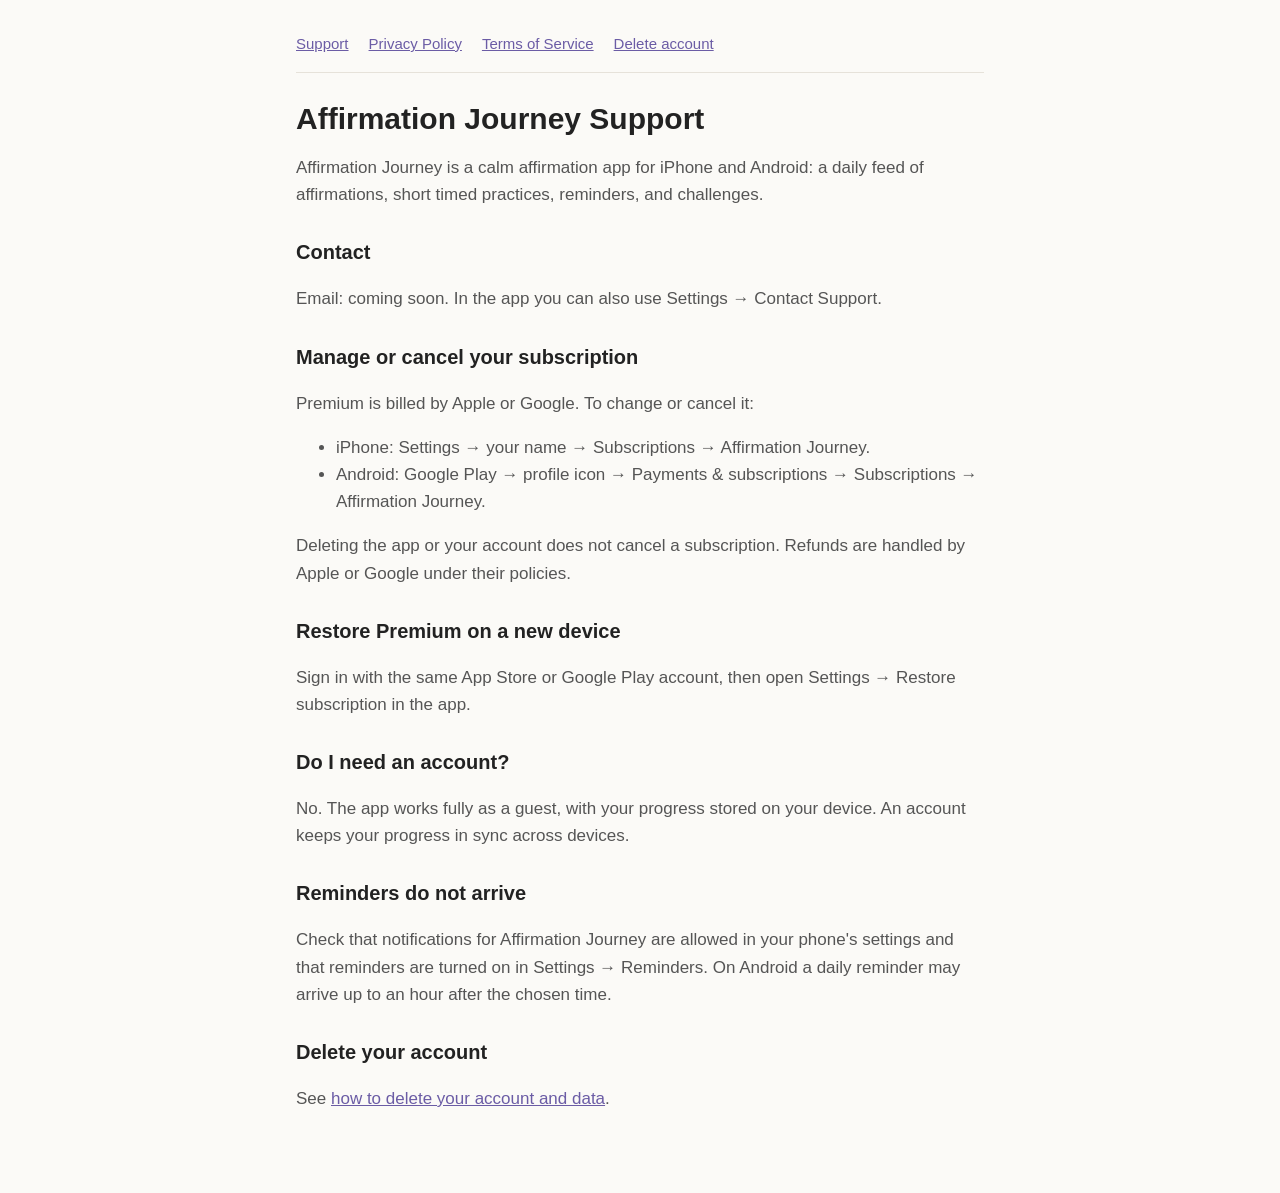
==== index.html @ 01cfdb4b "Add support, privacy, terms and account deletion pages Co-Authored-By: Claude Opus 5.5 <noreply@anth" ====
<!doctype html>
<html lang="en">
<head>
<meta charset="utf-8">
<meta name="viewport" content="width=device-width, initial-scale=1">
<title>Support · Affirmation Journey</title>
<link rel="stylesheet" href="style.css">
</head>
<body>
<main>
<nav><a href="./">Support</a><a href="privacy">Privacy Policy</a><a href="terms">Terms of Service</a><a href="delete-account">Delete account</a></nav>
<h1>Affirmation Journey Support</h1>
<p>Affirmation Journey is a calm affirmation app for iPhone and Android: a daily feed of affirmations, short timed practices, reminders, and challenges.</p>

<h2>Contact</h2>
<p>Email: coming soon. In the app you can also use Settings → Contact Support.</p>

<h2>Manage or cancel your subscription</h2>
<p>Premium is billed by Apple or Google. To change or cancel it:</p>
<ul>
<li>iPhone: Settings → your name → Subscriptions → Affirmation Journey.</li>
<li>Android: Google Play → profile icon → Payments &amp; subscriptions → Subscriptions → Affirmation Journey.</li>
</ul>
<p>Deleting the app or your account does not cancel a subscription. Refunds are handled by Apple or Google under their policies.</p>

<h2>Restore Premium on a new device</h2>
<p>Sign in with the same App Store or Google Play account, then open Settings → Restore subscription in the app.</p>

<h2>Do I need an account?</h2>
<p>No. The app works fully as a guest, with your progress stored on your device. An account keeps your progress in sync across devices.</p>

<h2>Reminders do not arrive</h2>
<p>Check that notifications for Affirmation Journey are allowed in your phone's settings and that reminders are turned on in Settings → Reminders. On Android a daily reminder may arrive up to an hour after the chosen time.</p>

<h2>Delete your account</h2>
<p>See <a href="delete-account">how to delete your account and data</a>.</p>
</main>
</body>
</html>
---- style.css ----
:root { --bg: #fbfaf7; --text: #222; --muted: #555; --accent: #6b5ca5; --line: #e6e2da; }
@media (prefers-color-scheme: dark) { :root { --bg: #16151a; --text: #eee; --muted: #b5b3bb; --accent: #b3a6e8; --line: #2c2a33; } }
* { box-sizing: border-box; }
body { margin: 0; background: var(--bg); color: var(--text); font: 17px/1.6 -apple-system, BlinkMacSystemFont, "Segoe UI", Roboto, sans-serif; }
main { max-width: 720px; margin: 0 auto; padding: 32px 16px 64px; }
nav { display: flex; flex-wrap: wrap; gap: 8px 20px; padding-bottom: 16px; border-bottom: 1px solid var(--line); font-size: 15px; }
a { color: var(--accent); }
h1 { font-size: 30px; line-height: 1.2; margin: 28px 0 8px; }
h2 { font-size: 20px; margin: 28px 0 8px; }
p, li { color: var(--muted); }
.updated { font-size: 15px; }
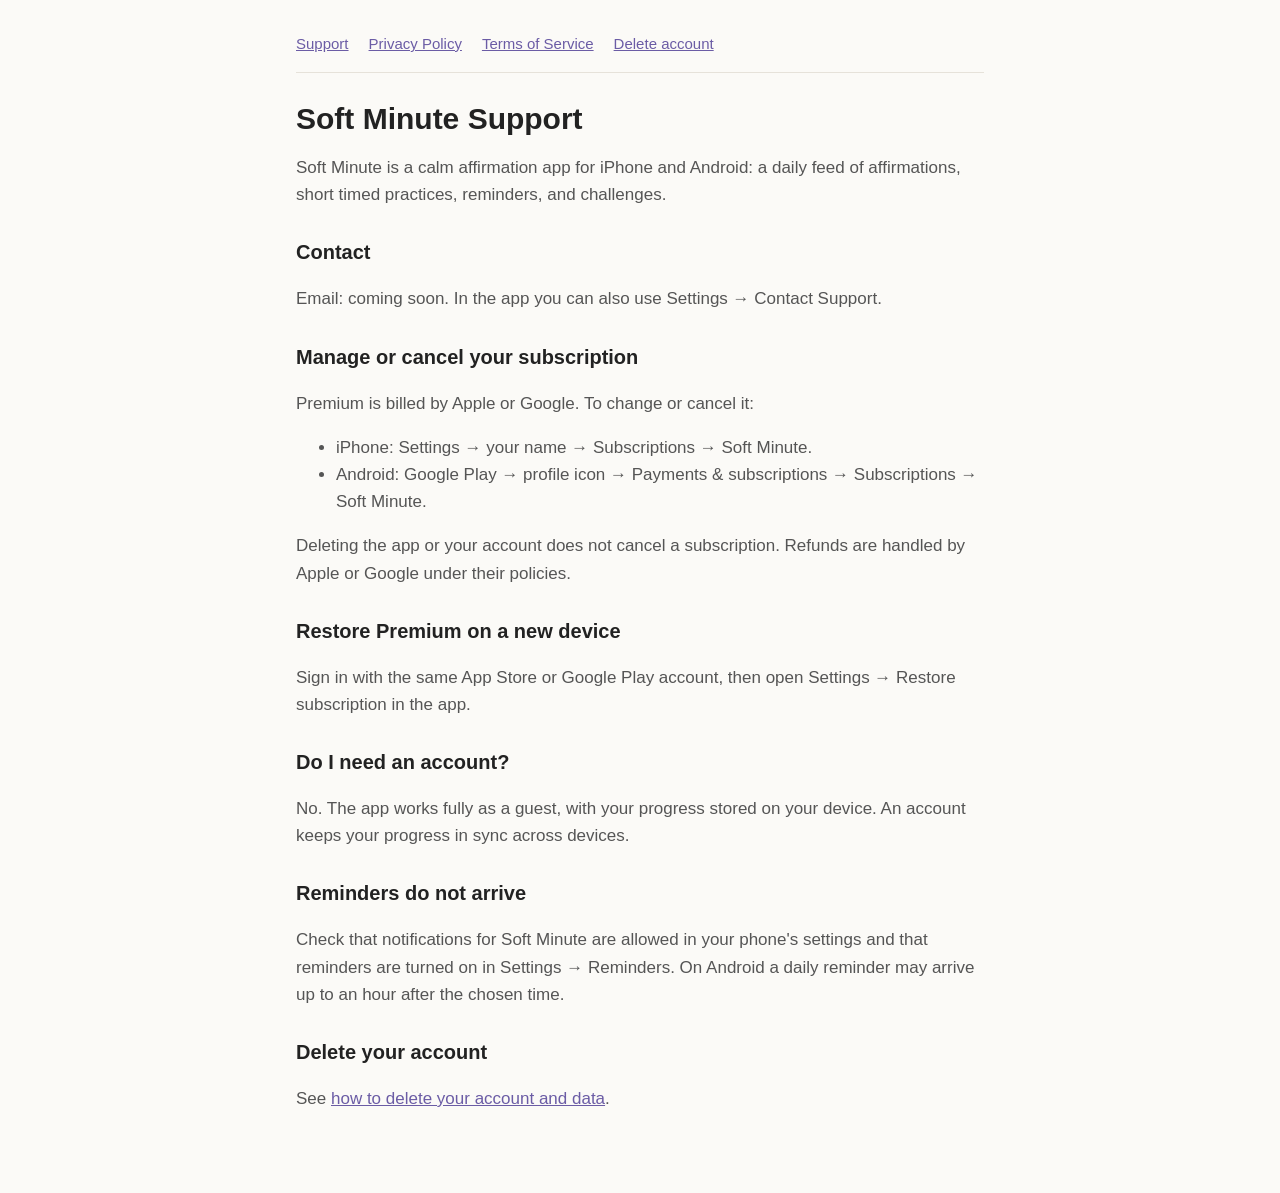
==== commit 14449c62: "Rename the app to Soft Minute Co-Authored-By: Claude Opus 5.5 <noreply@anthropic.com>" ====
--- a/index.html
+++ b/index.html
@@ -3,14 +3,14 @@
 <head>
 <meta charset="utf-8">
 <meta name="viewport" content="width=device-width, initial-scale=1">
-<title>Support · Affirmation Journey</title>
+<title>Support · Soft Minute</title>
 <link rel="stylesheet" href="style.css">
 </head>
 <body>
 <main>
 <nav><a href="./">Support</a><a href="privacy">Privacy Policy</a><a href="terms">Terms of Service</a><a href="delete-account">Delete account</a></nav>
-<h1>Affirmation Journey Support</h1>
-<p>Affirmation Journey is a calm affirmation app for iPhone and Android: a daily feed of affirmations, short timed practices, reminders, and challenges.</p>
+<h1>Soft Minute Support</h1>
+<p>Soft Minute is a calm affirmation app for iPhone and Android: a daily feed of affirmations, short timed practices, reminders, and challenges.</p>
 
 <h2>Contact</h2>
 <p>Email: coming soon. In the app you can also use Settings → Contact Support.</p>
@@ -18,8 +18,8 @@
 <h2>Manage or cancel your subscription</h2>
 <p>Premium is billed by Apple or Google. To change or cancel it:</p>
 <ul>
-<li>iPhone: Settings → your name → Subscriptions → Affirmation Journey.</li>
-<li>Android: Google Play → profile icon → Payments &amp; subscriptions → Subscriptions → Affirmation Journey.</li>
+<li>iPhone: Settings → your name → Subscriptions → Soft Minute.</li>
+<li>Android: Google Play → profile icon → Payments &amp; subscriptions → Subscriptions → Soft Minute.</li>
 </ul>
 <p>Deleting the app or your account does not cancel a subscription. Refunds are handled by Apple or Google under their policies.</p>
 
@@ -30,7 +30,7 @@
 <p>No. The app works fully as a guest, with your progress stored on your device. An account keeps your progress in sync across devices.</p>
 
 <h2>Reminders do not arrive</h2>
-<p>Check that notifications for Affirmation Journey are allowed in your phone's settings and that reminders are turned on in Settings → Reminders. On Android a daily reminder may arrive up to an hour after the chosen time.</p>
+<p>Check that notifications for Soft Minute are allowed in your phone's settings and that reminders are turned on in Settings → Reminders. On Android a daily reminder may arrive up to an hour after the chosen time.</p>
 
 <h2>Delete your account</h2>
 <p>See <a href="delete-account">how to delete your account and data</a>.</p>
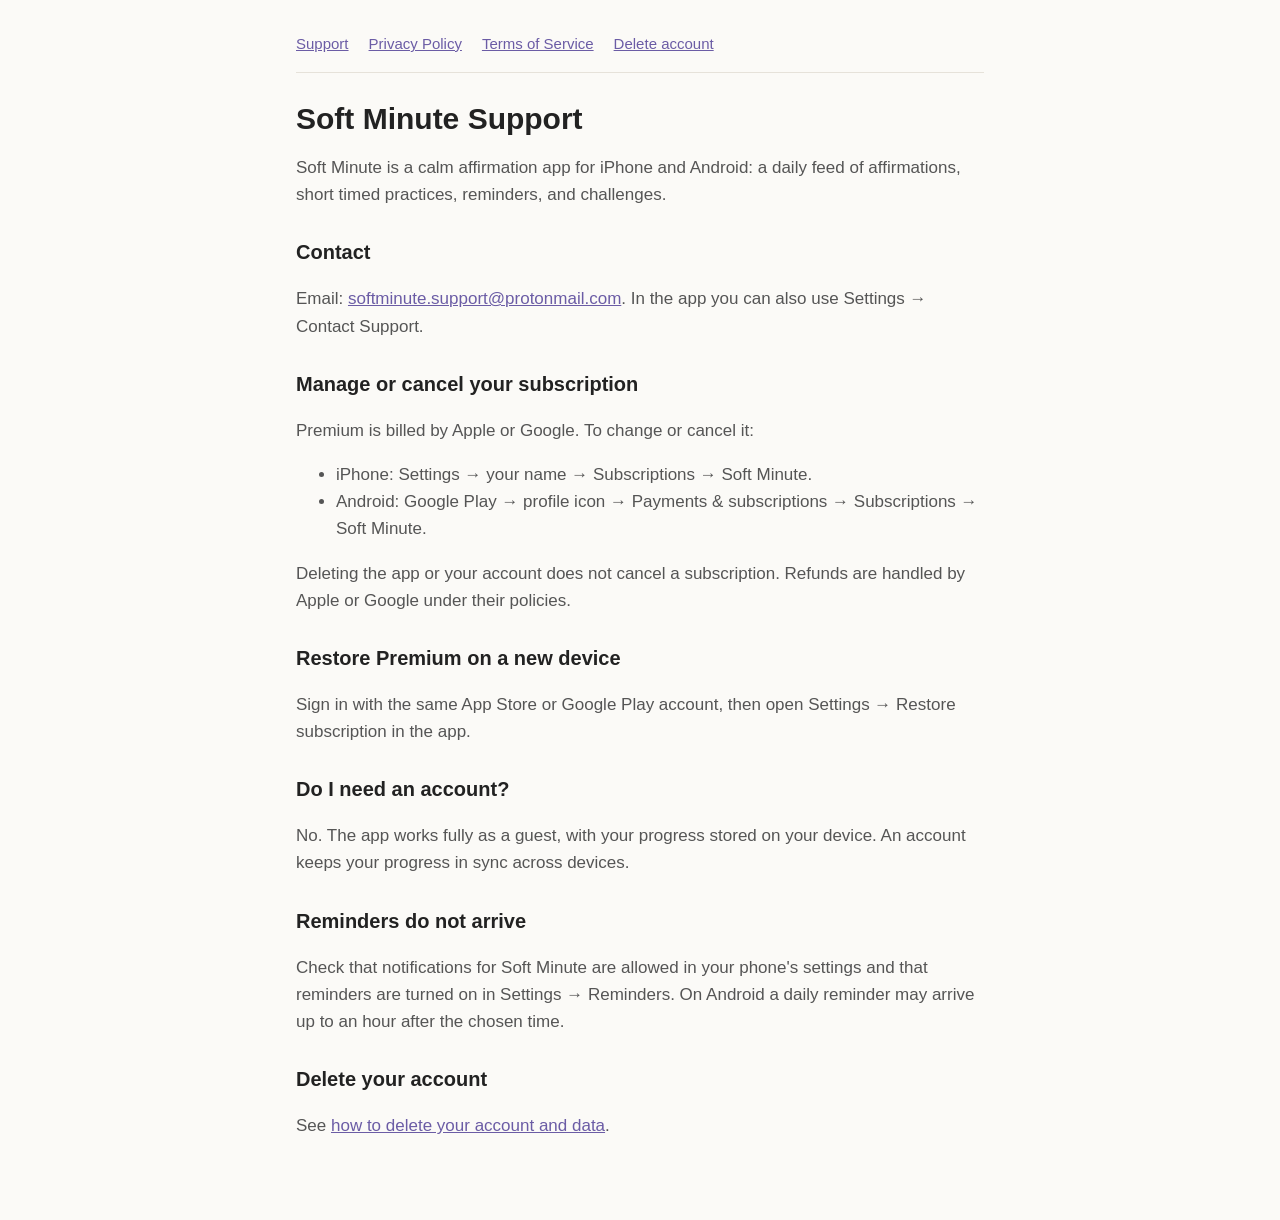
==== commit d9b48a6c: "Support email, operator and governing law; servers in Google Cloud and MongoDB Atlas (EU) Co-Authore" ====
--- a/index.html
+++ b/index.html
@@ -13,7 +13,7 @@
 <p>Soft Minute is a calm affirmation app for iPhone and Android: a daily feed of affirmations, short timed practices, reminders, and challenges.</p>
 
 <h2>Contact</h2>
-<p>Email: coming soon. In the app you can also use Settings → Contact Support.</p>
+<p>Email: <a href="mailto:softminute.support@protonmail.com">softminute.support@protonmail.com</a>. In the app you can also use Settings → Contact Support.</p>
 
 <h2>Manage or cancel your subscription</h2>
 <p>Premium is billed by Apple or Google. To change or cancel it:</p>
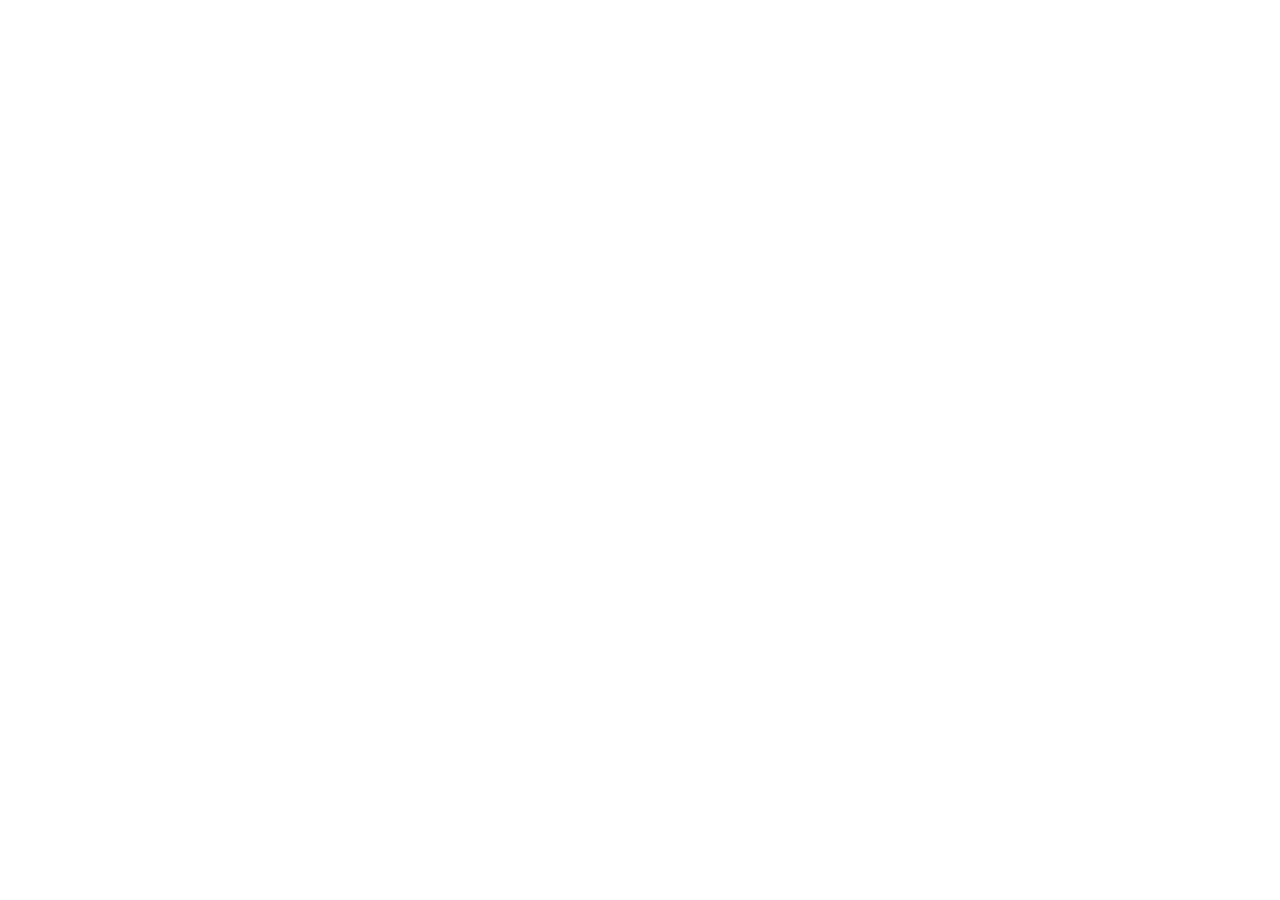
==== commit b4315387: "Move pages to areko.app/softminute; old URLs redirect there Co-Authored-By: Claude Opus 5.5 <noreply" ====
--- a/index.html
+++ b/index.html
@@ -2,38 +2,9 @@
 <html lang="en">
 <head>
 <meta charset="utf-8">
-<meta name="viewport" content="width=device-width, initial-scale=1">
-<title>Support · Soft Minute</title>
-<link rel="stylesheet" href="style.css">
+<title>Soft Minute moved</title>
+<link rel="canonical" href="https://areko.app/softminute">
+<meta http-equiv="refresh" content="0; url=https://areko.app/softminute">
 </head>
-<body>
-<main>
-<nav><a href="./">Support</a><a href="privacy">Privacy Policy</a><a href="terms">Terms of Service</a><a href="delete-account">Delete account</a></nav>
-<h1>Soft Minute Support</h1>
-<p>Soft Minute is a calm affirmation app for iPhone and Android: a daily feed of affirmations, short timed practices, reminders, and challenges.</p>
-
-<h2>Contact</h2>
-<p>Email: <a href="mailto:softminute.support@protonmail.com">softminute.support@protonmail.com</a>. In the app you can also use Settings → Contact Support.</p>
-
-<h2>Manage or cancel your subscription</h2>
-<p>Premium is billed by Apple or Google. To change or cancel it:</p>
-<ul>
-<li>iPhone: Settings → your name → Subscriptions → Soft Minute.</li>
-<li>Android: Google Play → profile icon → Payments &amp; subscriptions → Subscriptions → Soft Minute.</li>
-</ul>
-<p>Deleting the app or your account does not cancel a subscription. Refunds are handled by Apple or Google under their policies.</p>
-
-<h2>Restore Premium on a new device</h2>
-<p>Sign in with the same App Store or Google Play account, then open Settings → Restore subscription in the app.</p>
-
-<h2>Do I need an account?</h2>
-<p>No. The app works fully as a guest, with your progress stored on your device. An account keeps your progress in sync across devices.</p>
-
-<h2>Reminders do not arrive</h2>
-<p>Check that notifications for Soft Minute are allowed in your phone's settings and that reminders are turned on in Settings → Reminders. On Android a daily reminder may arrive up to an hour after the chosen time.</p>
-
-<h2>Delete your account</h2>
-<p>See <a href="delete-account">how to delete your account and data</a>.</p>
-</main>
-</body>
+<body><p>This page moved to <a href="https://areko.app/softminute">https://areko.app/softminute</a>.</p></body>
 </html>
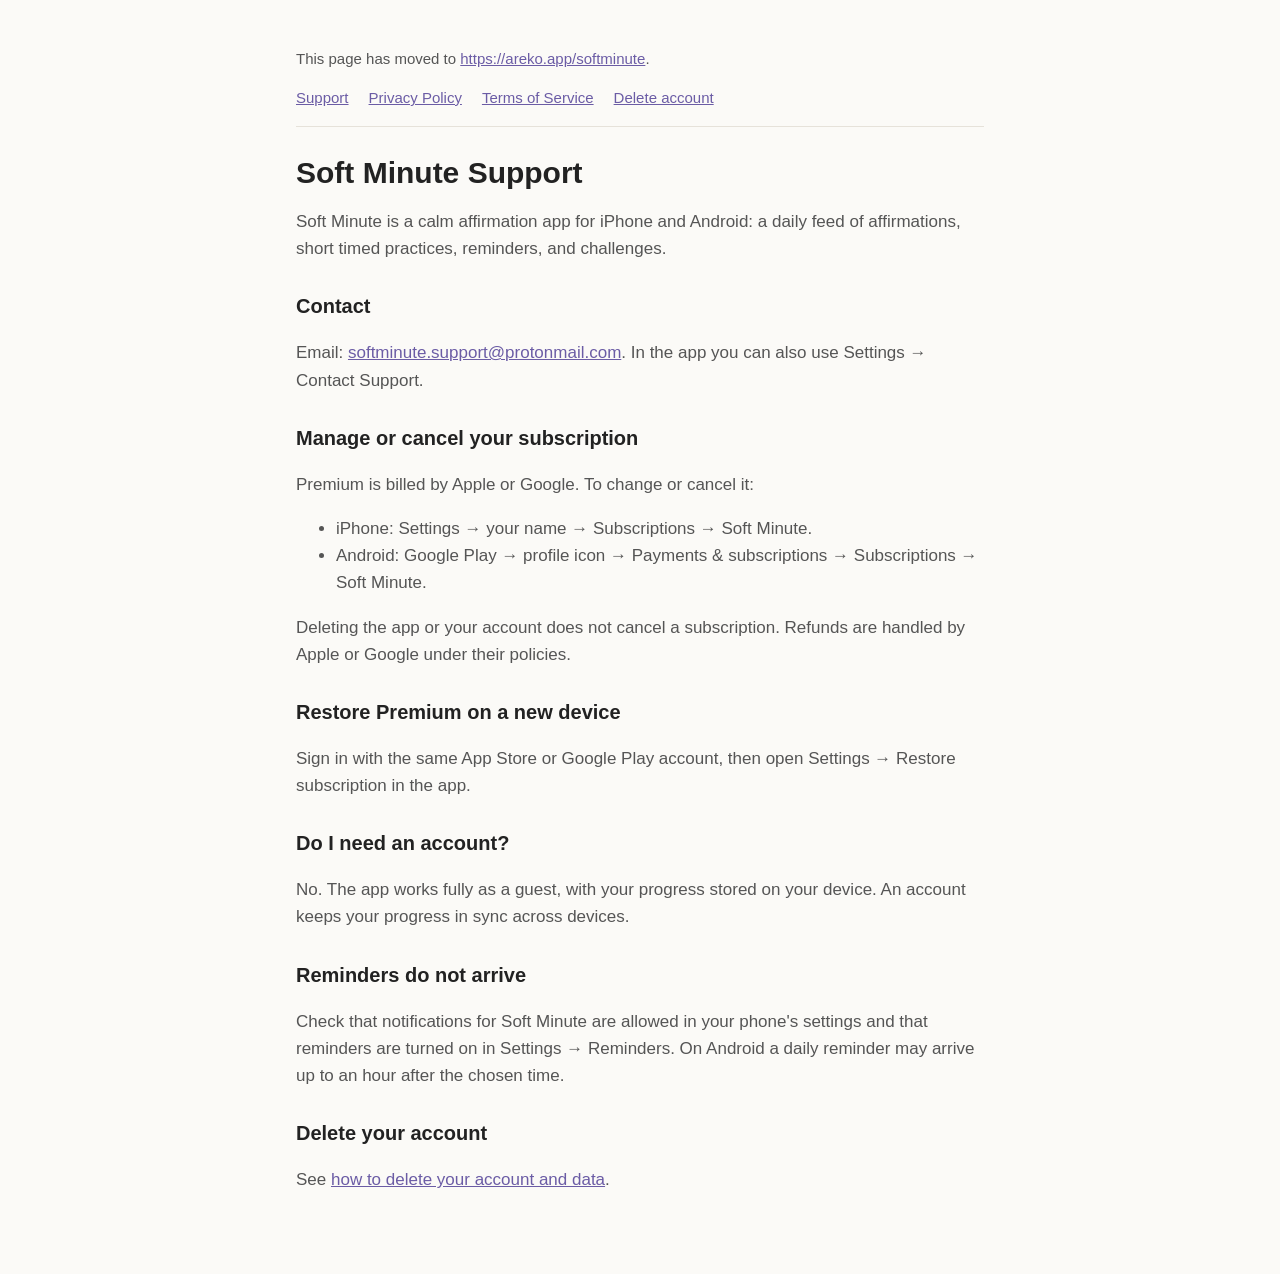
==== commit 9df120e0: "Keep full page text on the old URLs (store review), with canonical and a moved note Co-Authored-By: " ====
--- a/index.html
+++ b/index.html
@@ -2,9 +2,40 @@
 <html lang="en">
 <head>
 <meta charset="utf-8">
-<title>Soft Minute moved</title>
+<meta name="viewport" content="width=device-width, initial-scale=1">
+<title>Support · Soft Minute</title>
 <link rel="canonical" href="https://areko.app/softminute">
-<meta http-equiv="refresh" content="0; url=https://areko.app/softminute">
+<link rel="stylesheet" href="style.css">
 </head>
-<body><p>This page moved to <a href="https://areko.app/softminute">https://areko.app/softminute</a>.</p></body>
+<body>
+<main>
+<p class="updated">This page has moved to <a href="https://areko.app/softminute">https://areko.app/softminute</a>.</p>
+<nav><a href="./">Support</a><a href="privacy">Privacy Policy</a><a href="terms">Terms of Service</a><a href="delete-account">Delete account</a></nav>
+<h1>Soft Minute Support</h1>
+<p>Soft Minute is a calm affirmation app for iPhone and Android: a daily feed of affirmations, short timed practices, reminders, and challenges.</p>
+
+<h2>Contact</h2>
+<p>Email: <a href="mailto:softminute.support@protonmail.com">softminute.support@protonmail.com</a>. In the app you can also use Settings → Contact Support.</p>
+
+<h2>Manage or cancel your subscription</h2>
+<p>Premium is billed by Apple or Google. To change or cancel it:</p>
+<ul>
+<li>iPhone: Settings → your name → Subscriptions → Soft Minute.</li>
+<li>Android: Google Play → profile icon → Payments &amp; subscriptions → Subscriptions → Soft Minute.</li>
+</ul>
+<p>Deleting the app or your account does not cancel a subscription. Refunds are handled by Apple or Google under their policies.</p>
+
+<h2>Restore Premium on a new device</h2>
+<p>Sign in with the same App Store or Google Play account, then open Settings → Restore subscription in the app.</p>
+
+<h2>Do I need an account?</h2>
+<p>No. The app works fully as a guest, with your progress stored on your device. An account keeps your progress in sync across devices.</p>
+
+<h2>Reminders do not arrive</h2>
+<p>Check that notifications for Soft Minute are allowed in your phone's settings and that reminders are turned on in Settings → Reminders. On Android a daily reminder may arrive up to an hour after the chosen time.</p>
+
+<h2>Delete your account</h2>
+<p>See <a href="delete-account">how to delete your account and data</a>.</p>
+</main>
+</body>
 </html>
--- a/style.css
+++ b/style.css
@@ -0,0 +1,11 @@
+:root { --bg: #fbfaf7; --text: #222; --muted: #555; --accent: #6b5ca5; --line: #e6e2da; }
+@media (prefers-color-scheme: dark) { :root { --bg: #16151a; --text: #eee; --muted: #b5b3bb; --accent: #b3a6e8; --line: #2c2a33; } }
+* { box-sizing: border-box; }
+body { margin: 0; background: var(--bg); color: var(--text); font: 17px/1.6 -apple-system, BlinkMacSystemFont, "Segoe UI", Roboto, sans-serif; }
+main { max-width: 720px; margin: 0 auto; padding: 32px 16px 64px; }
+nav { display: flex; flex-wrap: wrap; gap: 8px 20px; padding-bottom: 16px; border-bottom: 1px solid var(--line); font-size: 15px; }
+a { color: var(--accent); }
+h1 { font-size: 30px; line-height: 1.2; margin: 28px 0 8px; }
+h2 { font-size: 20px; margin: 28px 0 8px; }
+p, li { color: var(--muted); }
+.updated { font-size: 15px; }
